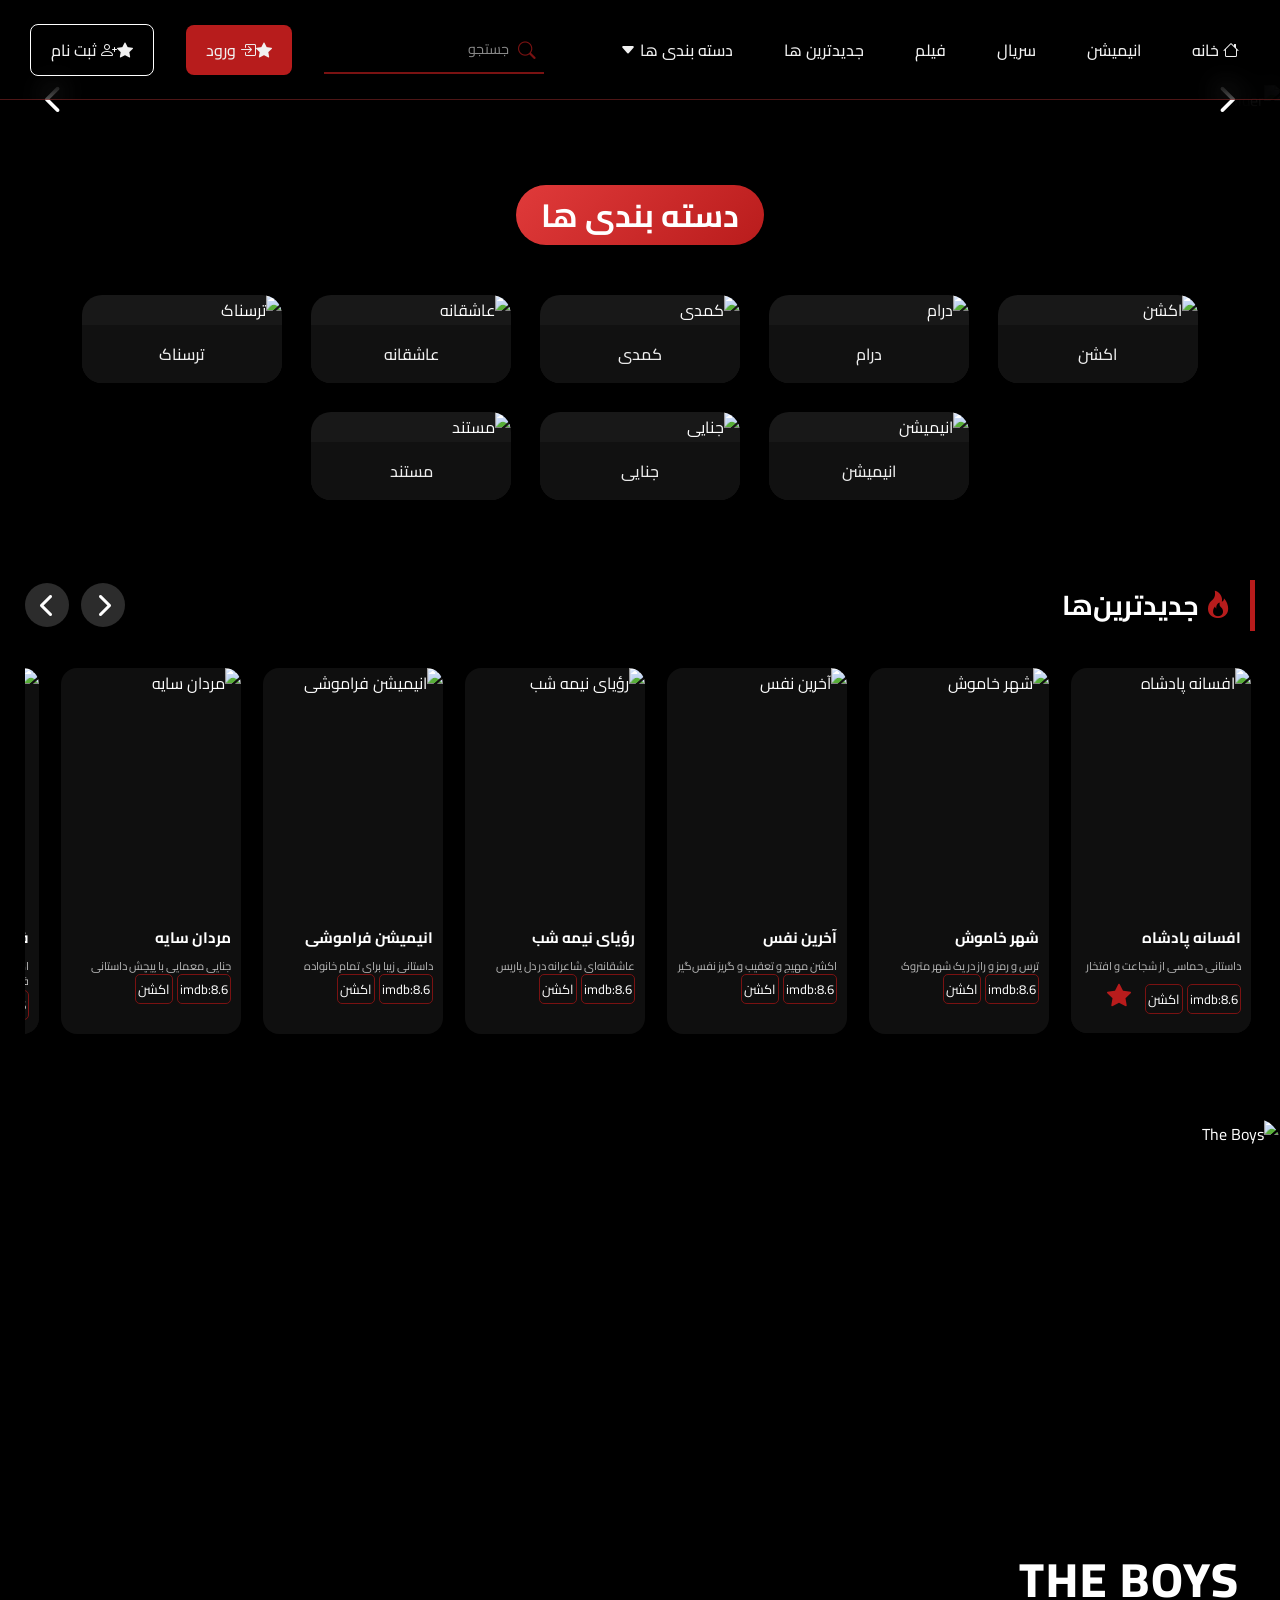
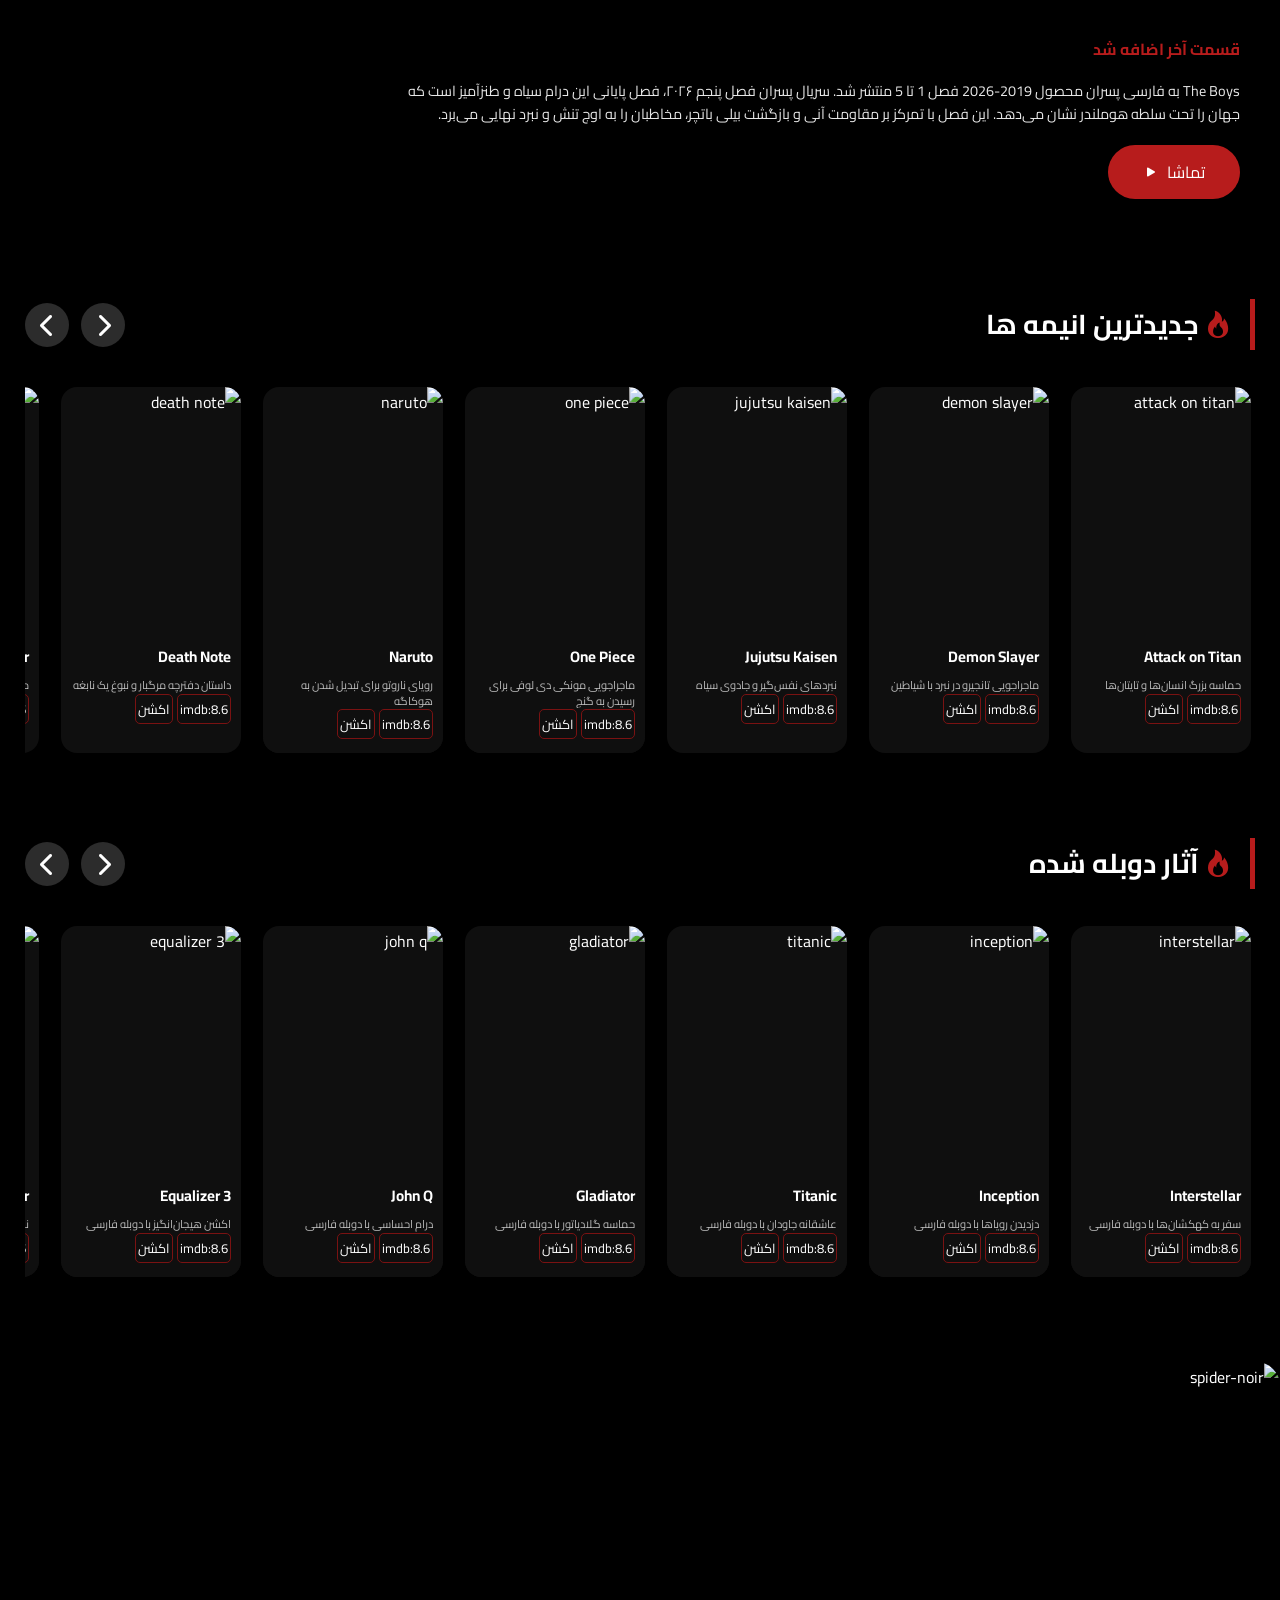
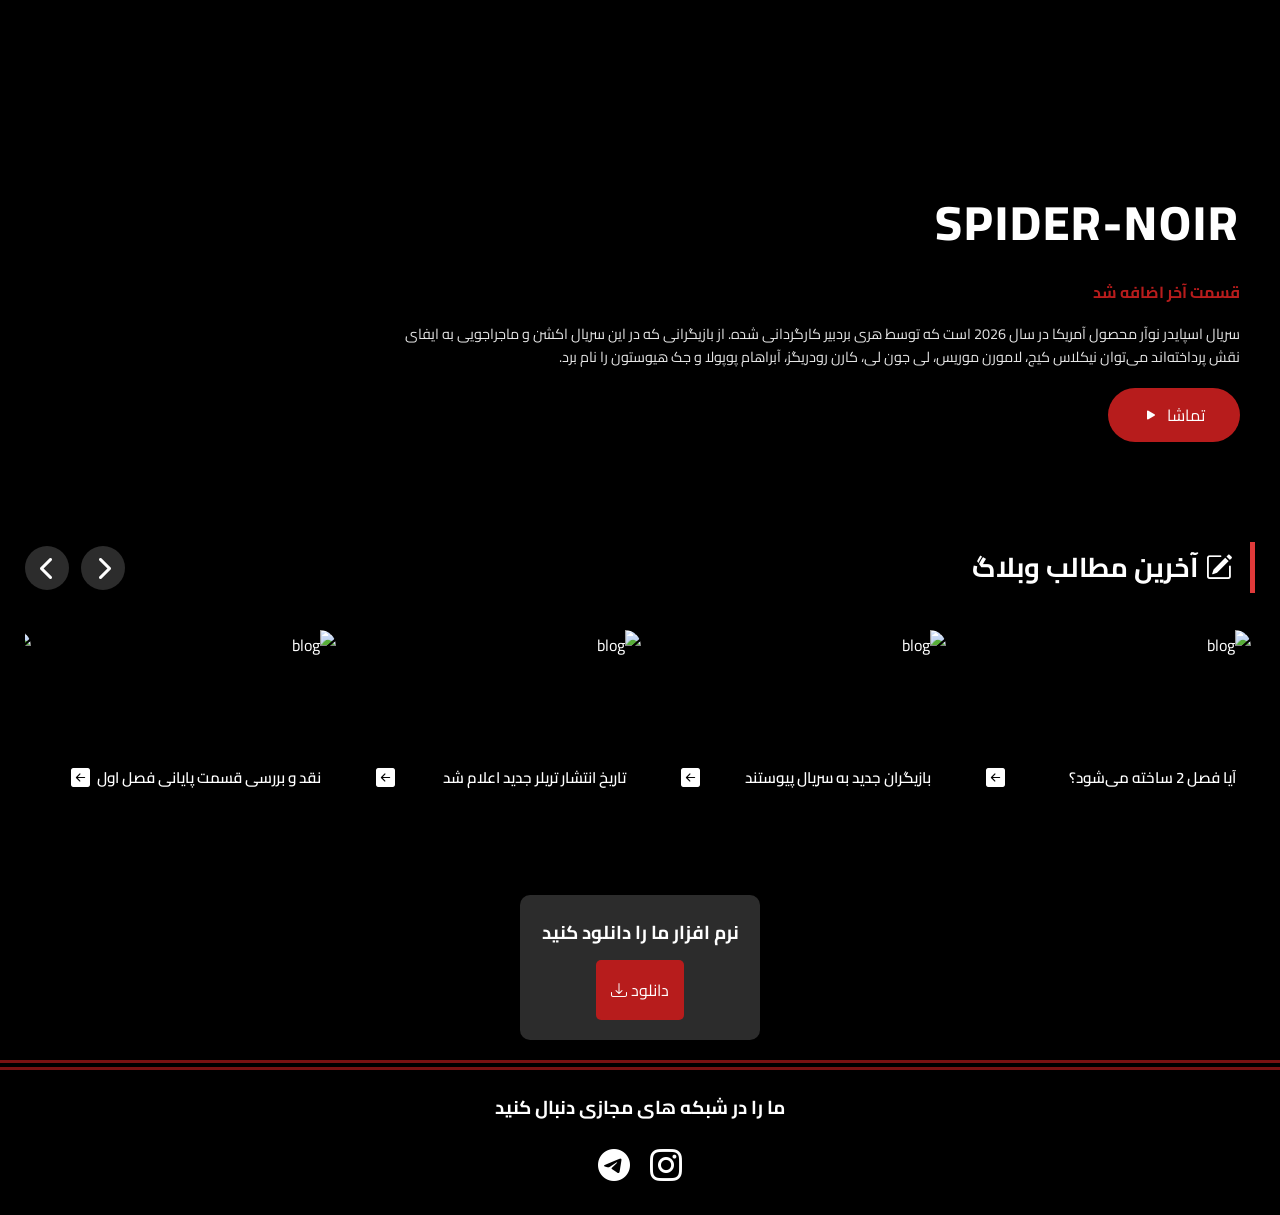
==== index.html @ 0e906f5f "Add files via upload" ====
<!DOCTYPE html>
<html lang="fa" dir="rtl">
<head>
    <meta charset="UTF-8">
    <meta name="viewport" content="width=device-width, initial-scale=1.0">
    <title>سینما نوین</title>
    <link rel="stylesheet" href="index.css">
    <link rel="stylesheet" href="https://cdn.jsdelivr.net/npm/bootstrap-icons@1.11.3/font/bootstrap-icons.min.css">
    <link rel="stylesheet" href="https://cdnjs.cloudflare.com/ajax/libs/font-awesome/6.0.0-beta3/css/all.min.css">
    <link rel="preconnect" href="https://fonts.googleapis.com">
    <link rel="preconnect" href="https://fonts.gstatic.com" crossorigin>
    <link href="https://fonts.googleapis.com/css2?family=Cairo:wght@200..1000&display=swap" rel="stylesheet">
    <script src="https://code.jquery.com/jquery-3.7.1.min.js"></script>
</head>
<body>

<nav>
    <ul>
        <li class="ham-menu"><a href="#"><i class="bi bi-list"></i></a></li>
        <li><a href="index.html"> <i class="bi bi-house"></i> خانه</a></li>
        <li><a href="#">انیمیشن</a></li>
        <li><a href="#">سریال</a></li>
        <li><a href="#">فیلم</a></li>
        <li><a href="#">جدیدترین ها</a></li>
        <li class="dropdown">
            <a href="#">دسته بندی ها <i class="bi bi-caret-down-fill"></i></a>
            <ul class="category-slide">
                <li><a href="#">اکشن</a></li>
                <li><a href="#">درام</a></li>
                <li><a href="#">کمدی</a></li>
                <li><a href="#">عاشقانه</a></li>
                <li><a href="#">ترسناک</a></li>
                <li><a href="#">انیمیشن</a></li>
                <li><a href="#">مستند</a></li>
                <li><a href="#">ماجراجویی</a></li>
                <li><a href="#">علمی تخیلی</a></li>
            </ul>
        </li>
        <li class="spacer"></li>
        <div class="search-box">
            <input type="search" placeholder="جستجو">
            <i class="bi bi-search"></i>
        </div>
        <li class="login-btn"><a href="login.signup.html"> <i class="bi bi-star-fill"></i><i class="bi bi-box-arrow-in-right"></i> ورود</a></li>
        <li class="register-btn"><a href="login.signup.html"> <i class="bi bi-star-fill"></i><i class="bi bi-person-plus"></i> ثبت نام</a></li>
    </ul>
</nav>

<!-- اسلایدر اصلی -->
<div class="hero-slider">
    <div class="slider-main">
        <img id="sliderImage" src="img/1.webp" alt="slider">
        <div class="slide-caption">
            <h2 id="slideTitle">The Batman Part II</h2>
            <p id="slideDesc">شوالیه تاریکی بازمی‌گردد</p>
            <button>تماشا <i class="bi bi-play-fill"></i></button>
        </div>
    </div>
    <button class="slider-btn btn-prev" id="prevSlide"><i class="fas fa-chevron-left"></i></button>
    <button class="slider-btn btn-next" id="nextSlide"><i class="fas fa-chevron-right"></i></button>
</div>

<!-- دسته بندی ها -->
<h1 class="section-title"><span>دسته بندی ها</span></h1>
<div class="category-grid">
    <div class="category-card"><img src="img/category/3.jpg" alt="اکشن"><h3>اکشن</h3></div>
    <div class="category-card"><img src="img/category/4.jpg" alt="درام"><h3>درام</h3></div>
    <div class="category-card"><img src="img/category/5.jpg" alt="کمدی"><h3>کمدی</h3></div>
    <div class="category-card"><img src="img/category/2.jpg" alt="عاشقانه"><h3>عاشقانه</h3></div>
    <div class="category-card"><img src="img/category/1.jpg" alt="ترسناک"><h3>ترسناک</h3></div>
    <div class="category-card"><img src="img/category/6.jpg" alt="انیمیشن"><h3>انیمیشن</h3></div>
    <div class="category-card"><img src="img/category/7.jpg" alt="جنایی"><h3>جنایی</h3></div>
    <div class="category-card"><img src="img/category/8.jpg" alt="مستند"><h3>مستند</h3></div>
</div>

<!-- اسلایدر جدیدترین فیلم‌ها -->
<div class="movies-section">
    <div class="movies-header">
        <h2><i class="bi bi-fire" style="color:#b71c1c;"></i> جدیدترین‌ها</h2>
        <div class="movie-nav-buttons">
            <button class="movie-nav movie-prev-first"><i class="fas fa-chevron-right"></i></button>
            <button class="movie-nav movie-next-first"><i class="fas fa-chevron-left"></i></button>
        </div>
    </div>
    <div class="movie-scroll" id="movieScroll1">
        <a href="index2.html" style="text-decoration: none; color: white;"><div class="film-card"><img src="img/slider1/8.webp" alt="افسانه پادشاه"><div class="film-info"><h4>افسانه پادشاه</h4><p>داستانی حماسی از شجاعت و افتخار</p><span>imdb:8.6</span> <span>اکشن</span> <star><i class="bi bi-star-fill"></i></star></div></div></a>
        <div class="film-card"><img src="img/slider1/p1.webp" alt="شهر خاموش"><div class="film-info"><h4>شهر خاموش</h4><p>ترس و رمز و راز در یک شهر متروک</p><span>imdb:8.6</span> <span>اکشن</span></div></div>
        <div class="film-card"><img src="img/slider1/p2.webp" alt="آخرین نفس"><div class="film-info"><h4>آخرین نفس</h4><p>اکشن مهیج و تعقیب و گریز نفس‌گیر</p><span>imdb:8.6</span> <span>اکشن</span></div></div>
        <div class="film-card"><img src="img/slider1/3.webp" alt="رؤیای نیمه شب"><div class="film-info"><h4>رؤیای نیمه شب</h4><p>عاشقانه‌ای شاعرانه در دل پاریس</p><span>imdb:8.6</span> <span>اکشن</span></div></div>
        <div class="film-card"><img src="img/slider1/p4.webp" alt="انیمیشن فراموشی"><div class="film-info"><h4>انیمیشن فراموشی</h4><p>داستانی زیبا برای تمام خانواده</p><span>imdb:8.6</span> <span>اکشن</span></div></div>
        <div class="film-card"><img src="img/slider1/5.webp" alt="مردان سایه"><div class="film-info"><h4>مردان سایه</h4><p>جنایی معمایی با پیچش داستانی</p><span>imdb:8.6</span> <span>اکشن</span></div></div>
        <div class="film-card"><img src="img/slider1/6.webp" alt="فرشته انتقام"><div class="film-info"><h4>فرشته انتقام</h4><p>اکشن و هیجان با صحنه‌های فوق‌العاده</p><span>imdb:8.6</span> <span>اکشن</span></div></div>
        <div class="film-card"><img src="img/slider1/7.webp" alt="عصر یخبندان نو"><div class="film-info"><h4>عصر یخبندان نو</h4><p>انیمیشن کمدی و دیدنی</p><span>imdb:8.6</span> <span>اکشن</span></div></div>
    </div>
</div>

<!-- بنر سریال The Boys -->
<div class="container">
    <img src="img/container/the-boys-season-5-3840x2160-25878.jpg" alt="The Boys">
    <div class="overlay-content">
        <h1>THE BOYS</h1>
        <span class="badge">قسمت آخر اضافه شد</span>
        <p>The Boys به فارسی پسران محصول 2019-2026 فصل 1 تا 5 منتشر شد. سریال پسران فصل پنجم ۲۰۲۶، فصل پایانی این درام سیاه و طنزآمیز است که جهان را تحت سلطه هوملندر نشان می‌دهد. این فصل با تمرکز بر مقاومت آنی و بازگشت بیلی باتچر، مخاطبان را به اوج تنش و نبرد نهایی می‌برد.</p>
        <button>تماشا <i class="bi bi-play-fill"></i></button>
    </div>
</div>

<!-- اسلایدر جدیدترین انیمه ها -->
<!-- FIX: تگ </div> اضافی حذف شد -->
<div class="movies-section">
    <div class="movies-header">
        <h2><i class="bi bi-fire" style="color:#b71c1c;"></i> جدیدترین انیمه ها</h2>
        <div class="movie-nav-buttons">
            <button class="movie-nav movie-prev-second"><i class="fas fa-chevron-right"></i></button>
            <button class="movie-nav movie-next-second"><i class="fas fa-chevron-left"></i></button>
        </div>
    </div>
    <div class="movie-scroll" id="movieScroll2">
        <div class="film-card"><img src="img/slider2/1.webp" alt="attack on titan"><div class="film-info"><h4>Attack on Titan</h4><p>حماسه بزرگ انسان‌ها و تایتان‌ها</p><span>imdb:8.6</span> <span>اکشن</span></div></div>
        <div class="film-card"><img src="img/slider2/2.webp" alt="demon slayer"><div class="film-info"><h4>Demon Slayer</h4><p>ماجراجویی تانجیرو در نبرد با شیاطین</p><span>imdb:8.6</span> <span>اکشن</span></div></div>
        <div class="film-card"><img src="img/slider2/3.webp" alt="jujutsu kaisen"><div class="film-info"><h4>Jujutsu Kaisen</h4><p>نبردهای نفس‌گیر و جادوی سیاه</p><span>imdb:8.6</span> <span>اکشن</span></div></div>
        <div class="film-card"><img src="img/slider2/4.webp" alt="one piece"><div class="film-info"><h4>One Piece</h4><p>ماجراجویی مونکی دی لوفی برای رسیدن به گنج</p><span>imdb:8.6</span> <span>اکشن</span></div></div>
        <div class="film-card"><img src="img/slider2/5.webp" alt="naruto"><div class="film-info"><h4>Naruto</h4><p>رویای ناروتو برای تبدیل شدن به هوکاگه</p><span>imdb:8.6</span> <span>اکشن</span></div></div>
        <div class="film-card"><img src="img/slider2/6.webp" alt="death note"><div class="film-info"><h4>Death Note</h4><p>داستان دفترچه مرگبار و نبوغ یک نابغه</p><span>imdb:8.6</span> <span>اکشن</span></div></div>
        <div class="film-card"><img src="img/slider2/7.webp" alt="hunter x hunter"><div class="film-info"><h4>Hunter x Hunter</h4><p>ماجراجویی گون در جستجوی پدرش</p><span>imdb:8.6</span> <span>اکشن</span></div></div>
        <div class="film-card"><img src="img/slider2/8.webp" alt="dororo"><div class="film-info"><h4>Dororo</h4><p>سامورایی که برای پس گرفتن اندامش می‌جنگد</p><span>imdb:8.6</span> <span>اکشن</span></div></div>
    </div>
</div>

<!-- اسلایدر آثار دوبله شده -->
<div class="movies-section">
    <div class="movies-header">
        <h2><i class="bi bi-fire" style="color:#b71c1c;"></i> آثار دوبله شده</h2>
        <div class="movie-nav-buttons">
            <button class="movie-nav movie-prev-third"><i class="fas fa-chevron-right"></i></button>
            <button class="movie-nav movie-next-third"><i class="fas fa-chevron-left"></i></button>
        </div>
    </div>
    <div class="movie-scroll" id="movieScroll3">
        <div class="film-card"><img src="img/slider3/1.webp" alt="interstellar"><div class="film-info"><h4>Interstellar</h4><p>سفر به کهکشان‌ها با دوبله فارسی</p><span>imdb:8.6</span> <span>اکشن</span></div></div>
        <div class="film-card"><img src="img/slider3/2.webp" alt="inception"><div class="film-info"><h4>Inception</h4><p>دزدیدن رویاها با دوبله فارسی</p><span>imdb:8.6</span> <span>اکشن</span></div></div>
        <div class="film-card"><img src="img/slider3/3.webp" alt="titanic"><div class="film-info"><h4>Titanic</h4><p>عاشقانه جاودان با دوبله فارسی</p><span>imdb:8.6</span> <span>اکشن</span></div></div>
        <div class="film-card"><img src="img/slider3/4.webp" alt="gladiator"><div class="film-info"><h4>Gladiator</h4><p>حماسه گلادیاتور با دوبله فارسی</p><span>imdb:8.6</span> <span>اکشن</span></div></div>
        <div class="film-card"><img src="img/slider3/5.webp" alt="john q"><div class="film-info"><h4>John Q</h4><p>درام احساسی با دوبله فارسی</p><span>imdb:8.6</span> <span>اکشن</span></div></div>
        <div class="film-card"><img src="img/slider3/6.webp" alt="equalizer 3"><div class="film-info"><h4>Equalizer 3</h4><p>اکشن هیجان‌انگیز با دوبله فارسی</p><span>imdb:8.6</span> <span>اکشن</span></div></div>
        <div class="film-card"><img src="img/slider3/7.webp" alt="interstellar 2"><div class="film-info"><h4>Interstellar</h4><p>نسخه دوبله شده کامل</p><span>imdb:8.6</span> <span>اکشن</span></div></div>
        <div class="film-card"><img src="img/slider3/1.webp" alt="titanic 2"><div class="film-info"><h4>Titanic</h4><p>عاشقانه جاودان با دوبله فارسی</p><span>imdb:8.6</span> <span>اکشن</span></div></div>
    </div>
</div>

<div class="container">
    <img src="img/container/ben-reilly-spider-5120x2880-25735.jpg" alt="spider-noir">
    <div class="overlay-content">
        <h1>SPIDER-NOIR</h1>
        <span class="badge">قسمت آخر اضافه شد</span>
        <p>سریال اسپایدر نوآر محصول آمریکا در سال 2026 است که توسط هری بردبیر کارگردانی شده. از بازیگرانی که در این سریال اکشن و ماجراجویی به ایفای نقش پرداخته‌اند می‌توان نیکلاس کیج، لامورن موریس، لی جون لی، کارن رودریگز، آبراهام پوپولا و جک هیوستون را نام برد.</p>
        <button>تماشا <i class="bi bi-play-fill"></i></button>
    </div>
</div>

<!-- اسلایدر وبلاگ -->
<div class="blogs-slider-container">
    <div class="blogs-header">
        <h2><i class="bi bi-pencil-square"></i> آخرین مطالب وبلاگ</h2>
        <div class="blog-nav-buttons">
            <button class="blog-prev"><i class="fas fa-chevron-right"></i></button>
            <button class="blog-next"><i class="fas fa-chevron-left"></i></button>
        </div>
    </div>
    <div class="blogs-wrapper">
        <div class="blogs">
            <div class="blog-card"><img src="img/blogs/blog-card1.jpg" alt="blog"><h2>آیا فصل 2 ساخته می‌شود؟ <i class="bi bi-arrow-left-square-fill"></i></h2></div>
            <div class="blog-card"><img src="img/blogs/blog-card2.jpg" alt="blog"><h2>بازیگران جدید به سریال پیوستند <i class="bi bi-arrow-left-square-fill"></i></h2></div>
            <div class="blog-card"><img src="img/blogs/blog-card3.jpg" alt="blog"><h2>تاریخ انتشار تریلر جدید اعلام شد <i class="bi bi-arrow-left-square-fill"></i></h2></div>
            <div class="blog-card"><img src="img/blogs/blog-card4.jpg" alt="blog"><h2>نقد و بررسی قسمت پایانی فصل اول <i class="bi bi-arrow-left-square-fill"></i></h2></div>
            <div class="blog-card"><img src="img/blogs/blog-card5.jpg" alt="blog"><h2>گفتگو با کارگردان سریال <i class="bi bi-arrow-left-square-fill"></i></h2></div>
            <div class="blog-card"><img src="img/blogs/blog-card6.jpg" alt="blog"><h2>رکوردشکنی سریال در هفته اول <i class="bi bi-arrow-left-square-fill"></i></h2></div>
        </div>
    </div>
</div>

<div class="application">
    <img src="img/logo.png" alt="">
    <h3>نرم افزار ما را دانلود کنید</h3>
    <a href="#">دانلود <i class="bi bi-download"></i></a>
</div>

<div class="social-media">
    <h3>ما را در شبکه های مجازی دنبال کنید</h3>
    <div class="icons">
        <a href="#"><i class="bi bi-instagram"></i></a>
        <a href="#"><i class="bi bi-telegram"></i></a>
    </div>
</div>

<script>    alert("جهت دیدن صفحه دوم سایت روی المان هایی که ایکون ستاره دارند کلیک کنید")</script>

<script src="index.js"></script>
</body>
</html>
---- index.css ----
/* ============================================
   CSS Reset & Base Styles
============================================ */
* {
    margin: 0;
    padding: 0;
    box-sizing: border-box;
}

body {
    font-family: 'Cairo', 'Segoe UI', Tahoma, sans-serif;
    background-color: #000000;
    color: #fff;
    overflow-x: hidden;
    padding-top: 85px;
}

/* ============================================
   Navigation Menu
============================================ */
nav {
    position: fixed;
    top: 0;
    width: 100%;
    background: rgba(0, 0, 0, 0.4);
    backdrop-filter: blur(14px);
    z-index: 3;
    padding: 25px 30px;
    border-bottom: 1px solid rgba(255, 75, 75, 0.3);
}

nav ul img{
    width: 100px;
}

.ham-menu {
    font-size: xx-large;
    color: white;
    display: none;
}

nav ul {
    display: flex;
    justify-content: flex-start;
    gap: 2rem;
    list-style: none;
    align-items: center;
    margin: 0;
    padding: 0;
}

.spacer {
    flex: 1;
}

nav ul li a {
    text-decoration: none;
    color: #f1f1f1;
    font-size: 1rem;
    font-weight: 500;
    transition: 0.2s;
    padding: 8px;
    border-right: 3px solid transparent;
}

nav ul li a:hover {
    border-right: 3px solid #b71c1c;
    padding-right: 10px;
}

/* ========== باکس جستجو ========== */
.search-box {
    position: relative;
    display: inline-flex;
    align-items: center;
}

.search-box input {
    padding: 10px 35px 10px 15px;
    width: 220px;
    background-color: transparent;
    border: none;
    border-bottom: 2px solid #7a1212;
    color: white;
    font-family: 'Cairo', sans-serif;
    font-size: 0.9rem;
    transition: 0.3s ease;
}

.search-box input:focus {
    outline: none;
    border-bottom-color: #e03a3a;
    width: 260px;
}

.search-box input::placeholder {
    color: #888;
}

.search-box i {
    position: absolute;
    right: 8px;
    top: 50%;
    transform: translateY(-50%);
    color: #7a1212;
    font-size: 1.1rem;
    cursor: pointer;
    transition: 0.3s ease;
}

.search-box i:hover {
    color: #e03a3a;
}

/* ============================================
   FIX: category-slide یه بار تعریف شده
============================================ */
.dropdown {
    position: relative;
}

.category-slide {
    display: none;
    position: absolute;
    top: 100%;
    right: 0;
    background: rgba(0, 0, 0, 0.95);
    backdrop-filter: blur(12px);
    min-width: 220px;
    padding: 10px;
    border-radius: 12px;
    border: 1px solid rgba(183, 28, 28, 0.5);
    z-index: 100;
    list-style: none;
}

.category-slide li a {
    transition: 0.3s ease;
    display: block;
    padding: 8px 12px;
}

.category-slide li a:hover {
    padding-right: 20px;
}

/* حالت hover برای دسکتاپ */
@media (min-width: 1201px) {
    .dropdown:hover .category-slide {
        display: block;
        animation: fadeInDown 0.2s ease;
    }
}

@keyframes fadeInDown {
    from { opacity: 0; transform: translateY(-10px); }
    to   { opacity: 1; transform: translateY(0); }
}

/* دکمه ورود */
.login-btn a {
    background-color: #b71c1c;
    padding: 10px 20px;
    border-radius: 8px;
    border-right: none !important;
}

.login-btn a:hover {
    background-color: #7a1212;
    padding-right: 20px !important;
    border-right: none !important;
    color: white;
}

/* دکمه ثبت نام */
.register-btn a {
    border: 1px solid white;
    padding: 10px 20px;
    border-radius: 8px;
}

.register-btn a:hover {
    background-color: #b71c1c;
    border: none;
    padding-right: 22px !important;
    color: white;
}

/* ============================================
   Main Slider
============================================ */
.hero-slider {
    position: relative;
    width: 100%;
}

.slider-main {
    position: relative;
    width: 100%;
    overflow: hidden;
}

.slider-main img {
    width: 100%;
    height: 500px;
    object-fit: cover;
    transition: 0.3s;
}

.slide-caption {
    position: absolute;
    bottom: 0;
    left: 0;
    right: 0;
    background: linear-gradient(to top, #000000, transparent);
    padding: 50px 40px 30px;
    text-align: right;
    color: white;
}

.slide-caption h2 {
    font-size: 2.2rem;
    margin-bottom: 10px;
    text-shadow: 0 2px 5px black;
}

.slide-caption p {
    font-size: 1rem;
    opacity: 0.9;
    margin-bottom: 15px;
}

.slide-caption button {
    padding: 12px 35px;
    border: none;
    background-color: #b71c1c;
    color: white;
    font-family: 'Cairo', sans-serif;
    font-size: 1rem;
    border-radius: 30px;
    cursor: pointer;
    transition: 0.3s;
    display: inline-flex;
    align-items: center;
    gap: 8px;
}

.slide-caption button:hover {
    background-color: #7a1212;
    transform: scale(1.05);
}

.slider-btn {
    position: absolute;
    top: 50%;
    transform: translateY(-50%);
    background: rgba(0, 0, 0, 0.65);
    color: white;
    border: none;
    width: 48px;
    height: 48px;
    border-radius: 50%;
    font-size: 1.8rem;
    cursor: pointer;
    transition: 0.25s;
    display: flex;
    align-items: center;
    justify-content: center;
    z-index: 2;
}

.slider-btn:hover {
    background: #b71c1c;
    transform: translateY(-50%) scale(1.05);
}

.btn-prev { left: 30px; }
.btn-next { right: 30px; }

/* ============================================
   Category Section
============================================ */
.section-title {
    text-align: center;
    font-size: 2rem;
    margin: 70px 0 30px;
    color: #fff;
    width: 100%;
}

.section-title span {
    background: linear-gradient(135deg, #e03a3a, #b91c1c);
    padding: 0 25px;
    border-radius: 40px;
    display: inline-block;
}

.category-grid {
    display: flex;
    flex-wrap: wrap;
    justify-content: center;
    gap: 1.8rem;
    padding: 20px 40px;
    max-width: 1400px;
    margin: 0 auto;
}

.category-card {
    width: 200px;
    border-radius: 20px;
    overflow: hidden;
    background: #181818;
    transition: 0.25s ease;
    cursor: pointer;
    box-shadow: 0 6px 14px rgba(0, 0, 0, 0.4);
}

.category-card:hover {
    transform: translateY(-8px);
    box-shadow: 0 16px 28px rgba(220, 40, 40, 0.2);
}

.category-card img {
    width: 100%;
    height: 130px;
    object-fit: cover;
    transition: 0.3s;
}

.category-card h3 {
    text-align: center;
    padding: 14px 5px;
    background: #111;
    font-size: 1rem;
    font-weight: 500;
    color: #eee;
}

.category-card:hover h3 {
    background: #b71c1c;
    color: white;
}

/* ============================================
   Movies Slider Section
============================================ */
.movies-section {
    max-width: 1300px;
    margin: 60px auto;
    padding: 0 25px;
}

.movies-header {
    display: flex;
    justify-content: space-between;
    align-items: center;
    margin-bottom: 25px;
    flex-wrap: wrap;
}

.movies-header h2 {
    font-size: 1.7rem;
    border-right: 5px solid #b71c1c;
    padding-right: 18px;
    font-weight: 700;
}

.movie-nav-buttons {
    display: flex;
    gap: 12px;
}

.movie-nav {
    background: #2c2c2c;
    border: none;
    width: 44px;
    height: 44px;
    border-radius: 50%;
    color: white;
    font-size: 1.5rem;
    cursor: pointer;
    transition: 0.2s;
    display: flex;
    align-items: center;
    justify-content: center;
}

.movie-nav:hover {
    background: #b71c1c;
    transform: scale(1.05);
}

.movie-scroll {
    display: flex;
    gap: 22px;
    overflow-x: auto;
    scroll-behavior: smooth;
    padding: 12px 4px 25px;
    scrollbar-width: thin;
    scrollbar-color: #b91c1c #2a2a2a;
}

.movie-scroll::-webkit-scrollbar { height: 6px; }
.movie-scroll::-webkit-scrollbar-track { background: #2a2a2a; border-radius: 10px; }
.movie-scroll::-webkit-scrollbar-thumb { background: #b91c1c; border-radius: 10px; }

/* Film Card */
.film-card {
    min-width: 180px;
    width: 180px;
    background: #0f0f0f;
    border-radius: 16px;
    overflow: hidden;
    transition: 0.25s ease;
    cursor: pointer;
    flex-shrink: 0;
}

.film-card:hover {
    transform: translateY(-5px);
    box-shadow: 0 20px 30px -10px #b71c1c80;
}

star{
    font-weight: bolder;
    font-size: x-large;
    color: #b91c1c;
    margin-right: 10px;
}

.film-card img {
    width: 100%;
    height: 240px;
    object-fit: cover;
    display: block;
}

.film-card span {
    border: 1px solid #7a1212;
    border-radius: 5px;
    color: white;
    font-size: small;
    padding: 2px;
}

.film-info {
    padding: 15px 10px;
    background: #0f0f0f;
}

.film-info h4 {
    font-size: 0.95rem;
    margin-bottom: 6px;
    font-weight: 700;
}

.film-info p {
    font-size: 0.7rem;
    color: #bcbcbc;
    line-height: 1.4;
    display: -webkit-box;
    -webkit-box-orient: vertical;
    overflow: hidden;
}

/* ============================================
   Banner Container
============================================ */
.container {
    position: relative;
    width: 100%;
    max-width: 1400px;
    margin: 40px auto;
    overflow: hidden;
    border-radius: 24px;
    display: flex;
    justify-content: center;
}

.container img {
    width: 100%;
    height: 80vh;
    display: block;
    object-fit: cover;
}

.overlay-content {
    position: absolute;
    bottom: 0;
    left: 0;
    right: 0;
    background: linear-gradient(to top, rgba(0,0,0,0.95), rgba(0,0,0,0.7), transparent);
    padding: 50px 40px 40px;
    color: white;
    text-align: right;
}

.overlay-content h1 {
    font-size: 3rem;
    font-weight: 800;
    margin-bottom: 10px;
    letter-spacing: 2px;
}

.badge {
    display: inline-block;
    color: #b71c1c;
    font-size: 1rem;
    font-weight: bold;
    margin-bottom: 15px;
}

.overlay-content p {
    font-size: 0.9rem;
    line-height: 1.6;
    max-width: 70%;
    margin-bottom: 20px;
    opacity: 0.9;
}

.overlay-content button {
    padding: 12px 35px;
    border: none;
    background-color: #b71c1c;
    color: white;
    font-family: 'Cairo', sans-serif;
    font-size: 1rem;
    border-radius: 30px;
    cursor: pointer;
    transition: 0.3s;
    display: inline-flex;
    align-items: center;
    gap: 8px;
}

.overlay-content button:hover {
    background-color: #7a1212;
    transform: scale(1.05);
}

/* ============================================
   Blogs Slider Section
============================================ */
.blogs-slider-container {
    max-width: 1300px;
    margin: 60px auto;
    padding: 0 25px;
}

.blogs-header {
    display: flex;
    justify-content: space-between;
    align-items: center;
    margin-bottom: 25px;
    flex-wrap: wrap;
}

.blogs-header h2 {
    font-size: 1.7rem;
    border-right: 5px solid #e03a3a;
    padding-right: 18px;
    font-weight: 700;
    color: white;
}

.blog-nav-buttons {
    display: flex;
    gap: 12px;
}

.blog-next, .blog-prev {
    background: #2c2c2c;
    border: none;
    width: 44px;
    height: 44px;
    border-radius: 50%;
    color: white;
    font-size: 1.5rem;
    cursor: pointer;
    transition: 0.2s;
    display: flex;
    align-items: center;
    justify-content: center;
}

.blog-next:hover, .blog-prev:hover {
    background: #b71c1c;
    transform: scale(1.05);
}

.blogs-wrapper {
    position: relative;
    width: 100%;
    overflow: hidden;
}

.blogs {
    display: flex;
    gap: 25px;
    overflow-x: auto;
    scroll-behavior: smooth;
    padding: 12px 4px 25px;
    scrollbar-width: thin;
    scrollbar-color: #b91c1c #2a2a2a;
}

.blogs::-webkit-scrollbar { height: 6px; }
.blogs::-webkit-scrollbar-track { background: #2a2a2a; border-radius: 10px; }
.blogs::-webkit-scrollbar-thumb { background: #b91c1c; border-radius: 10px; }

.blog-card {
    position: relative;
    min-width: 280px;
    width: 280px;
    border-radius: 16px;
    overflow: hidden;
    cursor: pointer;
    flex-shrink: 0;
    transition: 0.3s ease;
}

.blog-card:hover { transform: translateY(-5px); }

.blog-card img {
    width: 100%;
    height: 180px;
    object-fit: cover;
    display: block;
    transition: 0.3s ease;
}

.blog-card h2 {
    position: absolute;
    bottom: 0;
    left: 0;
    right: 0;
    background: linear-gradient(to top, rgba(0,0,0,0.9), rgba(0,0,0,0.5), transparent);
    color: white;
    padding: 35px 15px 15px;
    margin: 0;
    font-size: 0.95rem;
    text-align: right;
    font-weight: 600;
    transition: 0.3s ease;
    display: flex;
    justify-content: space-between;
    align-items: center;
}

.blog-card h2 i { font-size: 1.2rem; transition: 0.3s ease; }
.blog-card:hover img { transform: scale(1.05); }
.blog-card:hover h2 { background: linear-gradient(to top, #7a1212, transparent); padding-bottom: 20px; }
.blog-card:hover h2 i { transform: translateX(-5px); }

/* ============================================
   Footer Sections
============================================ */
.social-media {
    width: 100%;
    display: flex;
    flex-direction: column;
    gap: 10px;
    justify-content: center;
    align-items: center;
    background-color: #000000;
    border-top: 10px double #7a1212;
    padding: 20px 0;
}

.social-media a {
    color: white;
    font-size: xx-large;
}

.social-media a:hover { color: #7a1212; }

.icons {
    display: flex;
    gap: 20px;
    font-size: larger;
    color: white;
}

.application {
    margin: 0 auto 20px;
    padding: 20px;
    width: fit-content;
    display: flex;
    flex-direction: column;
    justify-content: space-around;
    align-items: center;
    background-color: #2c2c2c;
    border-radius: 10px;
    transition: 0.3s ease;
}

.application img {
    width: 200px;
    height: auto;
    transition: 0.3s ease;
}

.application:hover img { transform: rotate(90deg); }
.application h3 { text-align: center; }

.application a {
    text-decoration: none;
    margin-top: 10px;
    background-color: #b71c1c;
    color: white;
    padding: 15px;
    border-radius: 5px;
}

/* ============================================
   FIX: Responsive - یک بار تمیز، بدون تکرار
============================================ */

/* تبلت و موبایل بزرگ */
@media (max-width: 1200px) {
    body { padding-top: 70px; }

    nav ul {
        flex-direction: column;
        align-items: flex-start;
        gap: 0.5rem;
    }

    .ham-menu {
        display: block;
        list-style: none;
        width: 100%;
    }

    .ham-menu a {
        display: inline-block !important;
        font-size: 1.8rem;
        padding: 5px 10px;
    }

    /* FIX: همه آیتم‌ها رو مخفی کن - JS بعداً toggle می‌کنه */
    nav ul li:not(.ham-menu) {
        display: none;
        width: 100%;
    }

    .search-box {
        display: none;
        width: 100%;
        margin: 10px 0;
    }

    .search-box input { width: 100%; }

    .spacer { display: none; }

    .login-btn a, .register-btn a {
        display: inline-block;
        text-align: center;
        margin: 5px 0;
    }

    .category-slide {
        position: relative;
        top: auto;
        right: auto;
        width: 100%;
        min-width: unset;
        box-shadow: none;
    }

    .slider-main img { height: 350px; }

    .overlay-content h1 { font-size: 2rem; }
    .overlay-content p { max-width: 100%; font-size: 0.8rem; }

    .category-card { width: 150px; }
    .category-card img { height: 100px; }
}

/* موبایل */
@media (max-width: 768px) {
    .slider-main img { height: 250px; }

    .slide-caption { padding: 30px 20px 20px; }
    .slide-caption h2 { font-size: 1.2rem; }
    .slide-caption p { display: none; }
    .slide-caption button { padding: 8px 20px; font-size: 0.8rem; }

    .slider-btn { width: 36px; height: 36px; font-size: 1.2rem; }

    .movies-header h2 { font-size: 1.2rem; }

    .film-card { min-width: 140px; width: 140px; }
    .film-card img { height: 190px; }

    .blog-card { min-width: 230px; width: 230px; }
    .blog-card img { height: 150px; }
    .blog-card h2 { font-size: 0.8rem; }

    .overlay-content { padding: 30px 20px; }
    .overlay-content h1 { font-size: 1.5rem; }
    .overlay-content button { padding: 8px 20px; font-size: 0.8rem; }
}

/* موبایل کوچک */
@media (max-width: 480px) {
    .category-card { width: 130px; }

    .film-card { min-width: 120px; width: 120px; }
    .film-card img { height: 160px; }

    .blog-card { min-width: 190px; width: 190px; }
    .blog-card img { height: 130px; }
    .blog-card h2 { font-size: 0.7rem; padding: 25px 10px 10px; }
}
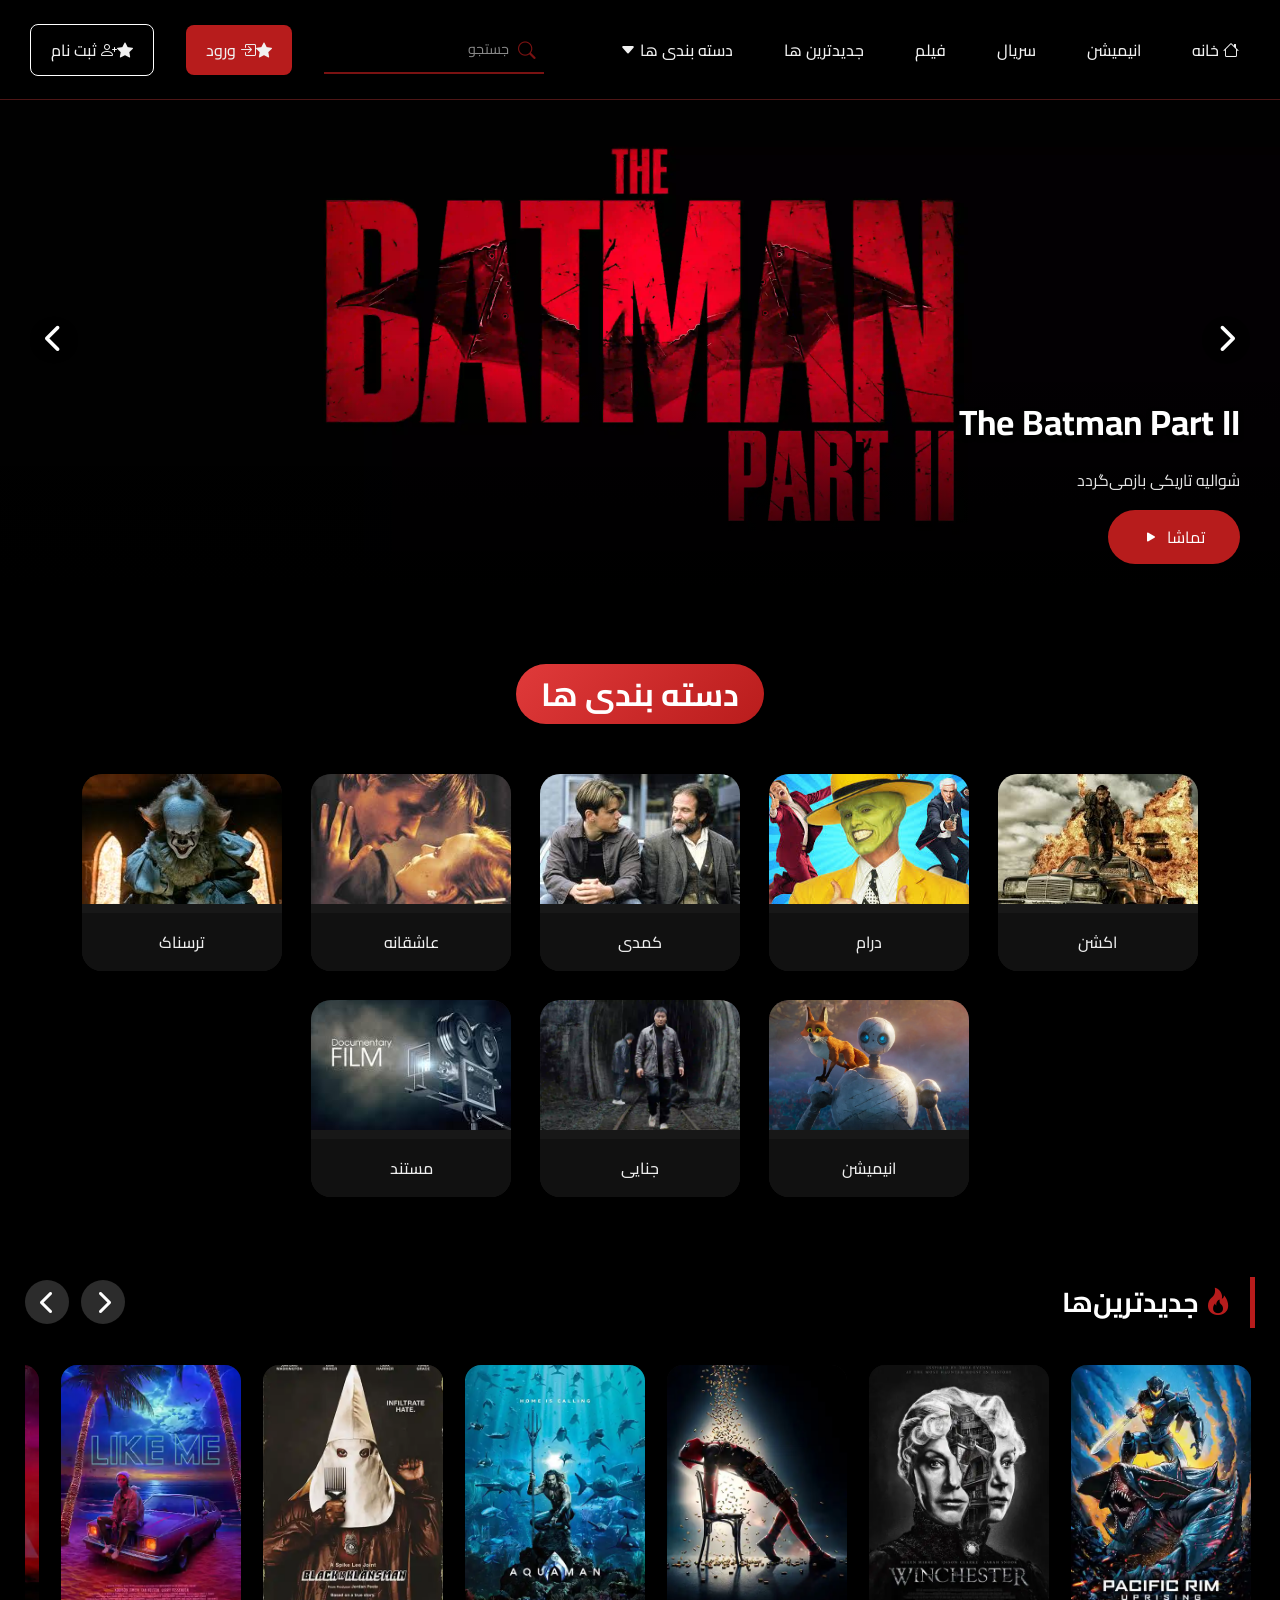
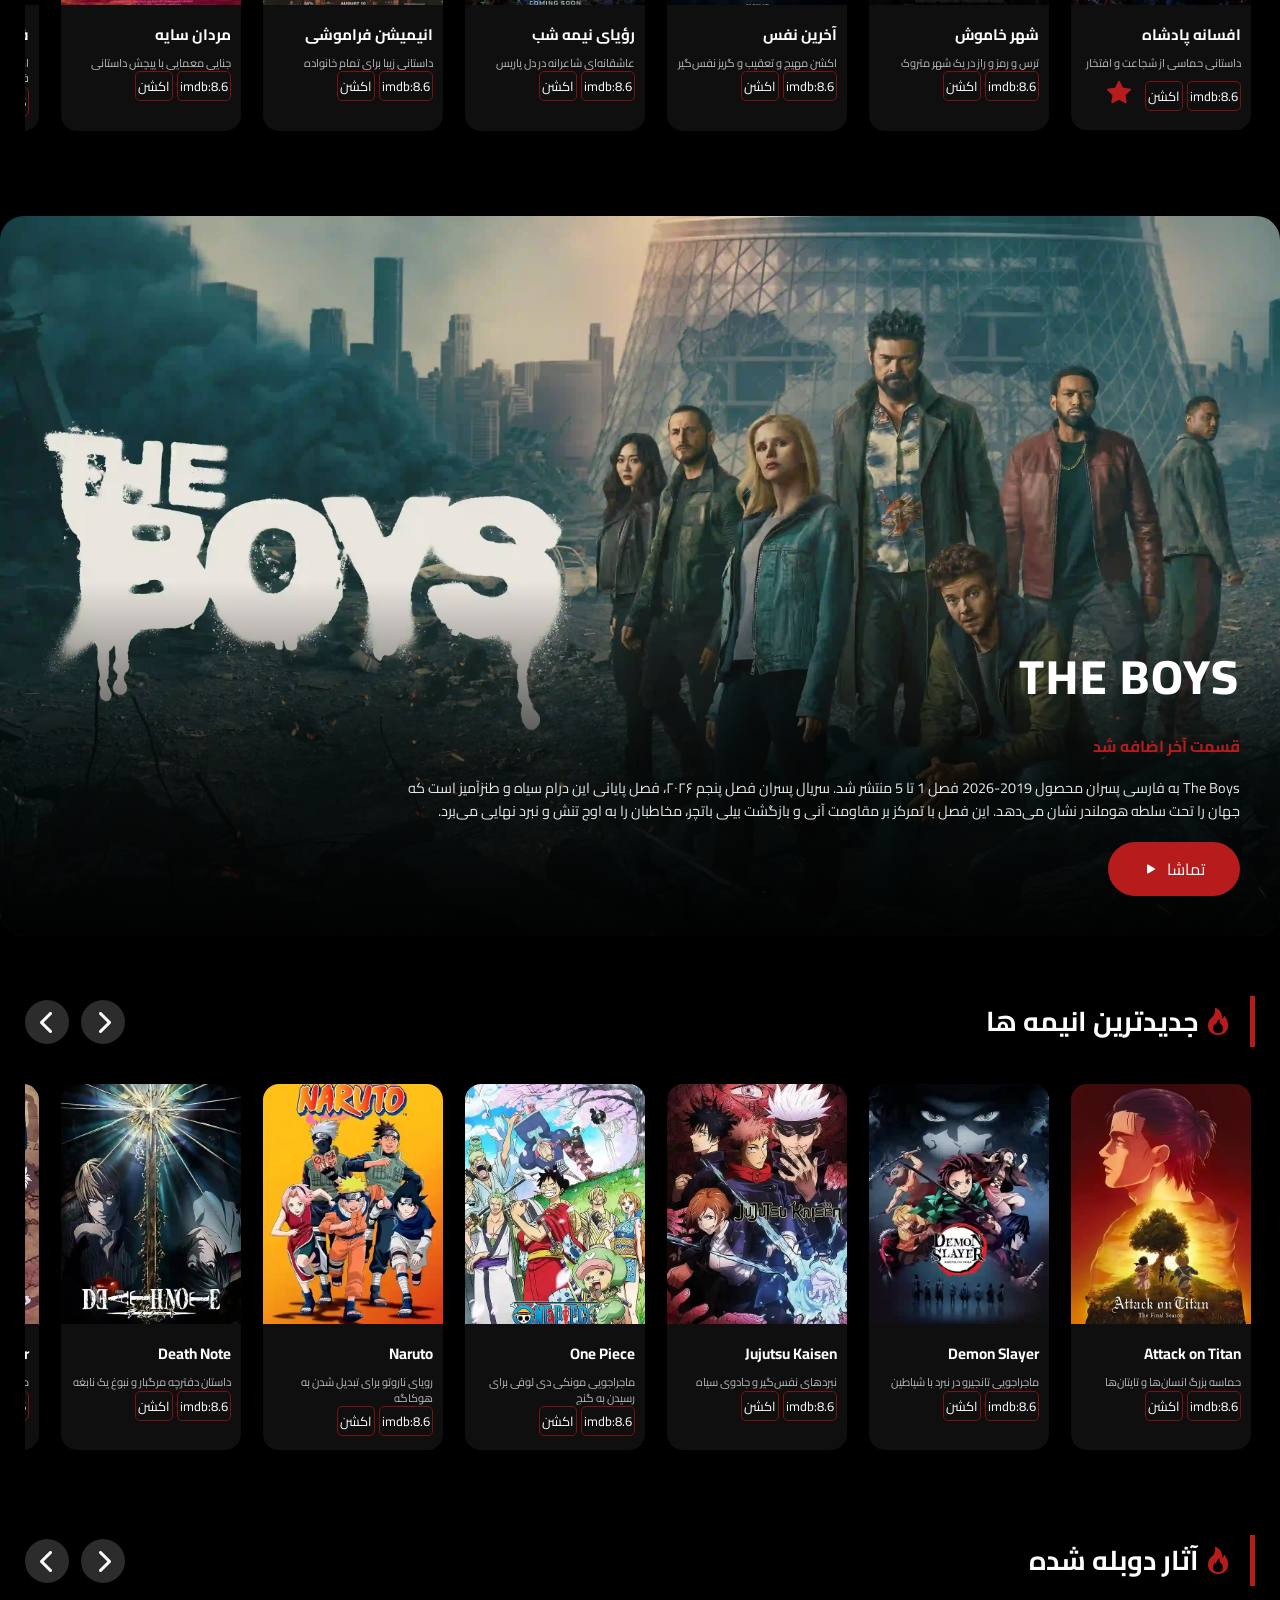
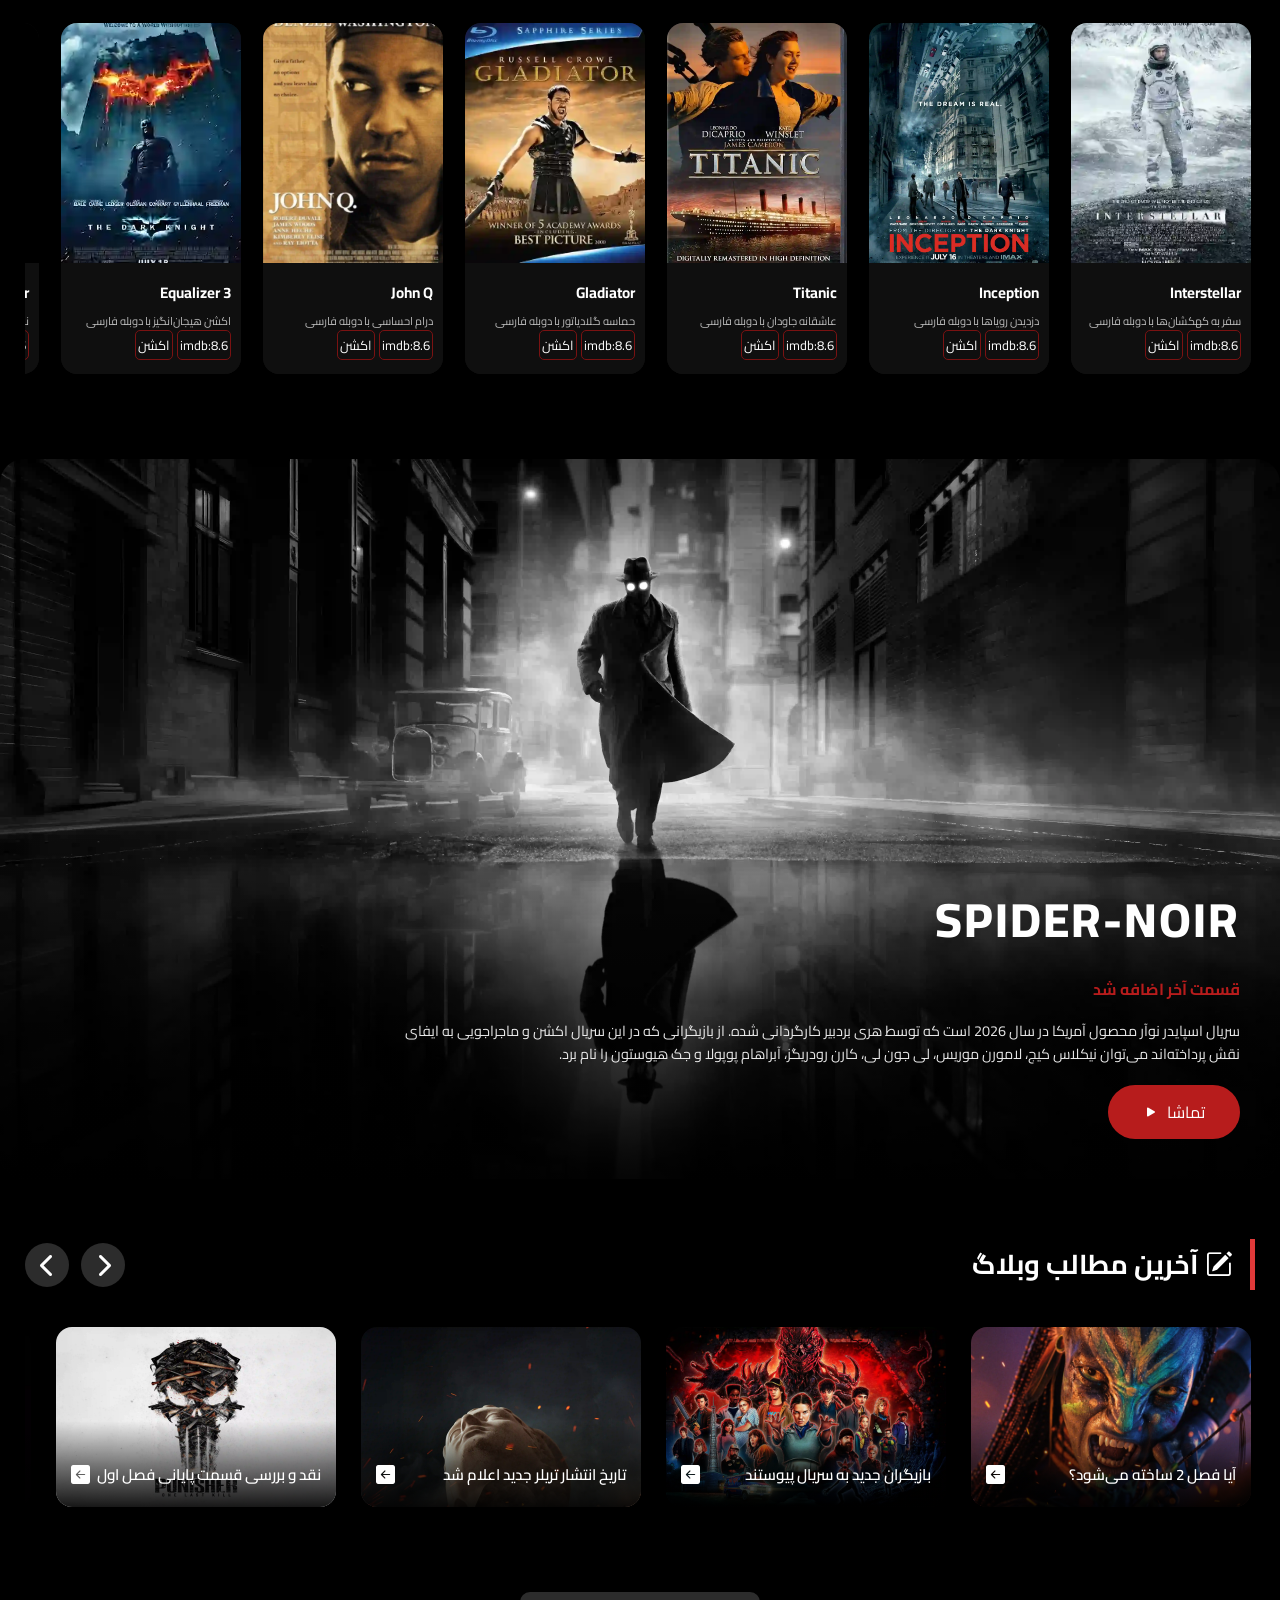
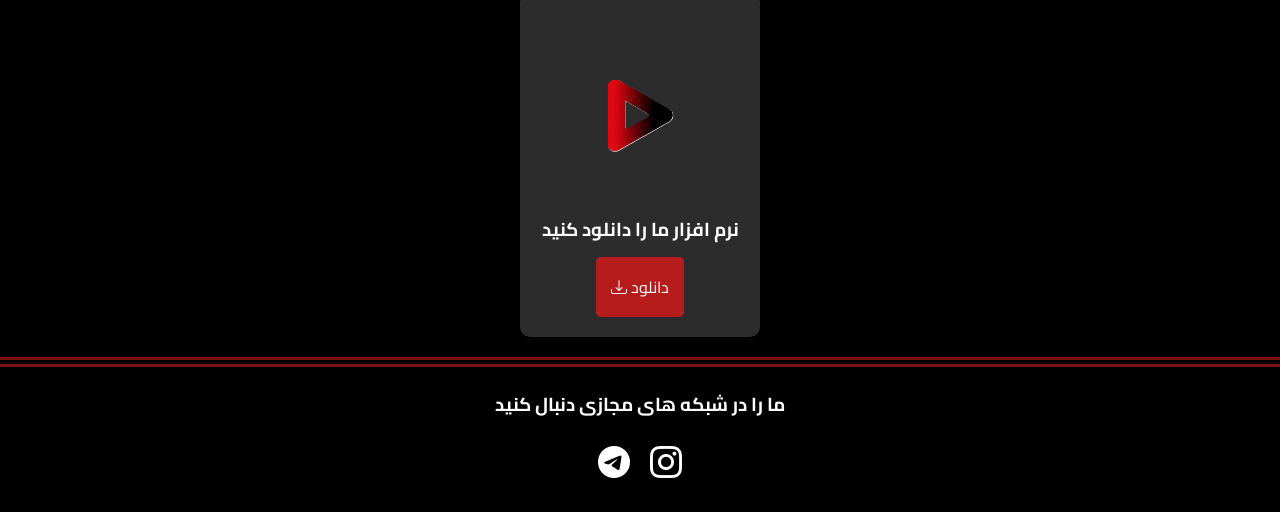
==== commit 403aabc4: "Add files via upload" ====
--- a/index.html
+++ b/index.html
@@ -96,7 +96,7 @@
 
 <!-- بنر سریال The Boys -->
 <div class="container">
-    <img src="img/container/the-boys-season-5-3840x2160-25878.jpg" alt="The Boys">
+    <img src="img/container/the-boys-season-5-3840x2160-25878.webp" alt="The Boys">
     <div class="overlay-content">
         <h1>THE BOYS</h1>
         <span class="badge">قسمت آخر اضافه شد</span>
@@ -149,7 +149,7 @@
 </div>
 
 <div class="container">
-    <img src="img/container/ben-reilly-spider-5120x2880-25735.jpg" alt="spider-noir">
+    <img src="img/container/ben-reilly-spider-5120x2880-25735.webp" alt="spider-noir">
     <div class="overlay-content">
         <h1>SPIDER-NOIR</h1>
         <span class="badge">قسمت آخر اضافه شد</span>
@@ -169,12 +169,12 @@
     </div>
     <div class="blogs-wrapper">
         <div class="blogs">
-            <div class="blog-card"><img src="img/blogs/blog-card1.jpg" alt="blog"><h2>آیا فصل 2 ساخته می‌شود؟ <i class="bi bi-arrow-left-square-fill"></i></h2></div>
-            <div class="blog-card"><img src="img/blogs/blog-card2.jpg" alt="blog"><h2>بازیگران جدید به سریال پیوستند <i class="bi bi-arrow-left-square-fill"></i></h2></div>
-            <div class="blog-card"><img src="img/blogs/blog-card3.jpg" alt="blog"><h2>تاریخ انتشار تریلر جدید اعلام شد <i class="bi bi-arrow-left-square-fill"></i></h2></div>
-            <div class="blog-card"><img src="img/blogs/blog-card4.jpg" alt="blog"><h2>نقد و بررسی قسمت پایانی فصل اول <i class="bi bi-arrow-left-square-fill"></i></h2></div>
-            <div class="blog-card"><img src="img/blogs/blog-card5.jpg" alt="blog"><h2>گفتگو با کارگردان سریال <i class="bi bi-arrow-left-square-fill"></i></h2></div>
-            <div class="blog-card"><img src="img/blogs/blog-card6.jpg" alt="blog"><h2>رکوردشکنی سریال در هفته اول <i class="bi bi-arrow-left-square-fill"></i></h2></div>
+            <div class="blog-card"><img src="img/blogs/blog-card1.webp" alt="blog"><h2>آیا فصل 2 ساخته می‌شود؟ <i class="bi bi-arrow-left-square-fill"></i></h2></div>
+            <div class="blog-card"><img src="img/blogs/blog-card2.webp" alt="blog"><h2>بازیگران جدید به سریال پیوستند <i class="bi bi-arrow-left-square-fill"></i></h2></div>
+            <div class="blog-card"><img src="img/blogs/blog-card3.webp" alt="blog"><h2>تاریخ انتشار تریلر جدید اعلام شد <i class="bi bi-arrow-left-square-fill"></i></h2></div>
+            <div class="blog-card"><img src="img/blogs/blog-card4.webp" alt="blog"><h2>نقد و بررسی قسمت پایانی فصل اول <i class="bi bi-arrow-left-square-fill"></i></h2></div>
+            <div class="blog-card"><img src="img/blogs/blog-card5.webp" alt="blog"><h2>گفتگو با کارگردان سریال <i class="bi bi-arrow-left-square-fill"></i></h2></div>
+            <div class="blog-card"><img src="img/blogs/blog-card6.webp" alt="blog"><h2>رکوردشکنی سریال در هفته اول <i class="bi bi-arrow-left-square-fill"></i></h2></div>
         </div>
     </div>
 </div>
